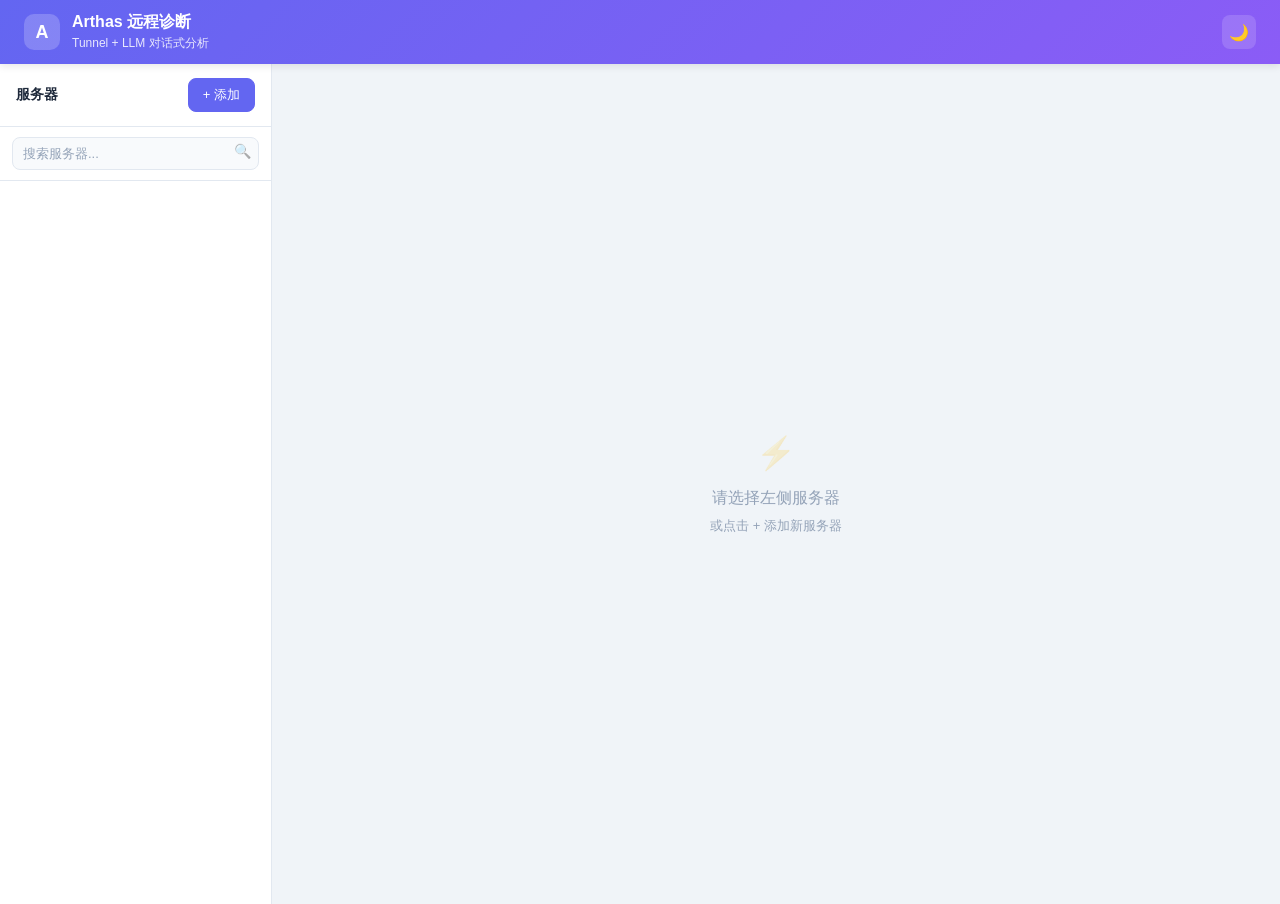
==== src/main/resources/static/index.html @ 5ae931f5 "init arthas-web: offline Arthas distribution mirror + tunnel-based command execution" ====
<!DOCTYPE html>
<html lang="zh-CN" data-theme="light">
<head>
    <meta charset="UTF-8">
    <meta name="viewport" content="width=device-width, initial-scale=1.0">
    <title>Arthas 远程诊断平台</title>
    <link rel="stylesheet" href="style.css">
</head>
<body>
<header>
    <div class="brand">
        <span class="logo">A</span>
        <div>
            <h1>Arthas 远程诊断</h1>
            <span class="sub">Tunnel + LLM 对话式分析</span>
        </div>
    </div>
    <div class="header-actions">
        <button id="themeToggle" class="icon-btn" title="切换主题">🌙</button>
    </div>
</header>
<div class="layout">
    <aside class="sidebar">
        <div class="sidebar-head">
            <span>服务器</span>
            <button id="addBtn" class="btn primary">+ 添加</button>
        </div>
        <div class="sidebar-search">
            <input id="serverSearch" type="text" placeholder="搜索服务器...">
            <span class="search-icon">🔍</span>
        </div>
        <ul id="serverList" class="server-list"></ul>
    </aside>
    <main class="content">
        <div id="empty" class="empty">
            <div class="empty-icon">⚡</div>
            <div class="empty-text">请选择左侧服务器</div>
            <div class="empty-sub">或点击 + 添加新服务器</div>
        </div>
        <div id="panel" class="panel hidden">
            <div class="panel-head">
                <div class="panel-info">
                    <strong id="panelName"></strong>
                    <span id="panelIp" class="muted"></span>
                    <span id="panelStatus" class="dot"></span>
                </div>
                <div class="tabs">
                    <button class="tab active" data-tab="chat">💬 对话</button>
                    <button class="tab" data-tab="info">🔗 连接</button>
                </div>
                <div class="panel-actions">
                    <button id="exportChatBtn" class="btn" title="导出对话">📥</button>
                    <button id="editBtn" class="btn">编辑</button>
                    <button id="deleteBtn" class="btn danger">删除</button>
                </div>
            </div>

            <section id="chatTab" class="tabpane active">
                <div id="chatLog" class="chat-log"></div>
                <div class="chat-settings">
                    <label class="setting-label"><span>模型</span>
                        <select id="modelSelect">
                            <option value="deepseek-v4-flash">DeepSeek V4 Flash</option>
                            <option value="deepseek-chat">DeepSeek Chat</option>
                            <option value="deepseek-reasoner">DeepSeek Reasoner</option>
                            <option value="gpt-4o-mini">GPT-4o Mini</option>
                            <option value="qwen-plus">Qwen Plus</option>
                        </select>
                    </label>
                    <label class="setting-label"><span>轮次</span><input id="maxRoundsInput" type="number" min="1" max="20" value="5"></label>
                    <label class="setting-label"><input id="thinkingToggle" type="checkbox"><span>思考</span></label>
                    <button id="clearChatBtn" class="btn setting-btn" title="清空对话">🗑 清空</button>
                </div>
                <div class="tool-strip">
                    <button class="tool-btn" data-tool="dashboard">dashboard</button>
                    <button class="tool-btn" data-tool="jvm">jvm</button>
                    <button class="tool-btn" data-tool="thread -n 3">thread</button>
                    <button class="tool-btn" data-tool="sysenv">sysenv</button>
                    <button class="tool-btn" data-tool="classloader">clsldr</button>
                    <button class="tool-btn" data-tool="sc -d com.demo.*">sc</button>
                    <button class="tool-btn" data-tool="sm com.demo.DemoController">sm</button>
                    <button class="tool-btn flame-btn" id="flameGraphBtn" title="仅支持 Linux/Mac">🔥</button>
                </div>
                <div class="chat-input">
                    <textarea id="chatText" placeholder="输入问题，或使用上方快捷工具一键诊断"></textarea>
                    <button id="chatSend" class="btn primary">发送</button>
                </div>
            </section>

            <section id="infoTab" class="tabpane">
                <h3>在远程容器中执行以下命令以接入 Arthas：</h3>
                <div class="pid-row">
                    <label>目标 Java 进程 PID</label>
                    <input id="pidInput" type="text" placeholder="容器内通常为 1" value="">
                </div>
                <pre id="attachCmd" class="code"></pre>
                <button id="copyCmd" class="btn">📋 复制命令</button>
                <p class="muted">agentId：<code id="agentIdText"></code></p>
            </section>
        </div>
    </main>
</div>

<div id="modal" class="modal hidden">
    <div class="modal-box">
        <h3 id="modalTitle">添加服务器</h3>
        <label>名称 <input id="f_name" placeholder="生产-订单服务"></label>
        <label>IP / 主机 <input id="f_ip" placeholder="10.0.0.1"></label>
        <label>Agent ID（留空自动生成） <input id="f_agent" placeholder="arthas-xxxx"></label>
        <label>备注 <input id="f_note" placeholder="可选"></label>
        <div class="modal-actions">
            <button id="modalCancel" class="btn">取消</button>
            <button id="modalSave" class="btn primary">保存</button>
        </div>
    </div>
</div>

<script src="lib/marked.min.js"></script>
<script src="app.js"></script>
</body>
</html>
---- src/main/resources/static/style.css ----
/* ===== Light Theme (default) ===== */
:root, [data-theme="light"] {
    --bg: #f0f4f8;
    --panel: #ffffff;
    --border: #e2e8f0;
    --text: #1e293b;
    --text-secondary: #475569;
    --muted: #94a3b8;
    --accent: #6366f1;
    --accent-light: #eef2ff;
    --accent-hover: #4f46e5;
    --danger: #ef4444;
    --danger-light: #fef2f2;
    --green: #22c55e;
    --green-light: #f0fdf4;
    --code-bg: #f8fafc;
    --input-bg: #f8fafc;
    --hover: #f1f5f9;
    --active: #e2e8f0;
    --chat-user-bg: #6366f1;
    --chat-assistant-bg: #f1f5f9;
    --shadow: 0 1px 3px rgba(0,0,0,.06);
    --shadow-lg: 0 4px 24px rgba(0,0,0,.08);
    --header-bg: linear-gradient(135deg, #6366f1, #8b5cf6);
    --sidebar-bg: #ffffff;
}

/* ===== Dark Theme ===== */
[data-theme="dark"] {
    --bg: #0f172a;
    --panel: #1e293b;
    --border: #334155;
    --text: #e2e8f0;
    --text-secondary: #94a3b8;
    --muted: #64748b;
    --accent: #818cf8;
    --accent-light: #1e1b4b;
    --accent-hover: #6366f1;
    --danger: #f87171;
    --danger-light: #1f1315;
    --green: #4ade80;
    --green-light: #0f1f14;
    --code-bg: #1e293b;
    --input-bg: #1e293b;
    --hover: #1e293b;
    --active: #334155;
    --chat-user-bg: #6366f1;
    --chat-assistant-bg: #1e293b;
    --shadow: 0 1px 3px rgba(0,0,0,.3);
    --shadow-lg: 0 4px 24px rgba(0,0,0,.4);
    --header-bg: linear-gradient(135deg, #4f46e5, #7c3aed);
    --sidebar-bg: #1e293b;
}

/* ===== Base ===== */
* { box-sizing: border-box; margin: 0; padding: 0; }
html, body {
    height: 100%;
    font-family: -apple-system, "Segoe UI", "PingFang SC", "Microsoft YaHei", sans-serif;
    background: var(--bg);
    color: var(--text);
    transition: background .3s, color .3s;
}

/* ===== Header ===== */
header {
    display: flex; align-items: center; justify-content: space-between;
    padding: 12px 24px; background: var(--header-bg); color: #fff;
    box-shadow: 0 2px 8px rgba(0,0,0,.1); position: relative; z-index: 10;
}
.brand { display: flex; align-items: center; gap: 12px; }
.logo {
    display: flex; align-items: center; justify-content: center;
    width: 36px; height: 36px; border-radius: 10px;
    background: rgba(255,255,255,.2); font-weight: 800; font-size: 18px;
}
header h1 { font-size: 16px; font-weight: 600; }
.sub { font-size: 12px; opacity: .85; }
.header-actions { display: flex; gap: 8px; }
.icon-btn {
    background: rgba(255,255,255,.15); border: none; color: #fff;
    width: 34px; height: 34px; border-radius: 8px; cursor: pointer;
    font-size: 16px; transition: .2s;
}
.icon-btn:hover { background: rgba(255,255,255,.25); }

/* ===== Layout ===== */
.layout { display: flex; height: calc(100vh - 60px); }
.sidebar {
    width: 272px; border-right: 1px solid var(--border);
    background: var(--sidebar-bg); display: flex; flex-direction: column;
    transition: background .3s;
}
.sidebar-head {
    display: flex; justify-content: space-between; align-items: center;
    padding: 14px 16px; border-bottom: 1px solid var(--border); font-weight: 600; font-size: 14px;
}

/* ===== Server Search ===== */
.sidebar-search {
    position: relative; padding: 10px 12px; border-bottom: 1px solid var(--border);
}
.sidebar-search input {
    width: 100%; padding: 8px 32px 8px 10px; border: 1px solid var(--border);
    border-radius: 8px; background: var(--input-bg); color: var(--text);
    font-size: 13px; transition: .2s;
}
.sidebar-search input:focus { outline: none; border-color: var(--accent); box-shadow: 0 0 0 3px var(--accent-light); }
.sidebar-search input::placeholder { color: var(--muted); }
.search-icon { position: absolute; right: 20px; top: 16px; font-size: 14px; opacity: .5; pointer-events: none; }

/* ===== Server List ===== */
.server-list { list-style: none; padding: 8px; overflow-y: auto; flex: 1; }
.server-list li {
    padding: 12px 14px; border-radius: 10px; cursor: pointer;
    margin-bottom: 4px; border: 1px solid transparent;
    transition: all .15s;
}
.server-list li:hover { background: var(--hover); }
.server-list li.active { background: var(--accent-light); border-color: var(--accent); }
.server-name { font-weight: 600; font-size: 14px; display: flex; align-items: center; gap: 8px; }
.server-ip { font-size: 12px; color: var(--muted); margin-top: 3px; }
.dot {
    display: inline-block; width: 8px; height: 8px; border-radius: 50%;
    background: #ccc; flex-shrink: 0;
}
.dot.online { background: var(--green); box-shadow: 0 0 6px var(--green); animation: pulse 2s infinite; }
@keyframes pulse { 0%,100% { opacity: 1; } 50% { opacity: .5; } }

/* ===== Content ===== */
.content { flex: 1; padding: 0; overflow: hidden; display: flex; flex-direction: column; }
.empty {
    display: flex; flex-direction: column; align-items: center; justify-content: center;
    height: 100%; color: var(--muted); gap: 8px;
}
.empty.hidden { display: none; }
.empty-icon { font-size: 32px; opacity: .2; }
.empty-text { font-size: 16px; margin-top: 8px; }
.empty-sub { font-size: 13px; }
.panel { height: 100%; display: flex; flex-direction: column; padding: 16px 16px 0; }
.panel.hidden, .modal.hidden { display: none; }

/* ===== Tabs & Panes ===== */
.panel-head {
    display: flex; align-items: center; gap: 12px;
    padding-bottom: 12px; border-bottom: 1px solid var(--border); flex-shrink: 0;
}
.panel-info { display: flex; align-items: center; gap: 8px; }
.panel-info strong { font-size: 15px; }
.tabs { margin-left: auto; display: flex; gap: 4px; }
.tab {
    background: transparent; color: var(--muted); border: 1px solid transparent;
    padding: 6px 14px; border-radius: 8px; cursor: pointer; font-size: 13px; transition: .15s;
}
.tab:hover { color: var(--text); background: var(--hover); }
.tab.active { color: var(--accent); background: var(--accent-light); border-color: var(--accent); font-weight: 500; }
.panel-actions { display: flex; gap: 6px; }
.tabpane { display: none; }
.tabpane.active { display: flex; flex-direction: column; flex: 1; margin-top: 12px; min-height: 0; overflow: auto; }
.muted { color: var(--muted); }

/* ===== Buttons ===== */
.btn {
    background: var(--panel); color: var(--text); border: 1px solid var(--border);
    padding: 7px 14px; border-radius: 8px; cursor: pointer; font-size: 13px;
    transition: all .15s;
}
.btn:hover { background: var(--hover); }
.btn.primary { background: var(--accent); border-color: var(--accent); color: #fff; }
.btn.primary:hover { background: var(--accent-hover); }
.btn.danger { background: transparent; border-color: var(--danger); color: var(--danger); }
.btn.danger:hover { background: var(--danger-light); }

/* ===== Chat ===== */
#chatTab { display: none; }
#chatTab.active { display: block; position: relative; overflow: hidden; }
.chat-log { position: absolute; top: 0; bottom: 136px; left: 0; right: 0; overflow-y: auto; padding: 8px 4px; }
.msg { margin-bottom: 18px; max-width: 88%; position: relative; }
.msg.user { margin-left: auto; }
.msg .bubble {
    padding: 10px 14px; border-radius: 12px; white-space: pre-wrap; word-break: break-word;
    line-height: 1.65; font-size: 14px; position: relative;
}
.msg.user .bubble { background: var(--chat-user-bg); color: #fff; border-bottom-right-radius: 4px; }
.msg.assistant .bubble { background: var(--chat-assistant-bg); color: var(--text); border-bottom-left-radius: 4px; padding-right: 40px; }
.msg .bubble p { margin: 0 0 8px; }
.msg .bubble p:last-child { margin-bottom: 0; }
.msg .bubble code { background: rgba(0,0,0,.06); padding: 2px 5px; border-radius: 4px; font-family: "Fira Code","Consolas",monospace; font-size: 13px; }
.msg .bubble pre { background: var(--code-bg); border: 1px solid var(--border); border-radius: 6px; padding: 10px 14px; overflow-x: auto; font-family: "Fira Code","Consolas",monospace; font-size: 13px; line-height: 1.5; margin: 8px 0; }
.msg .bubble pre code { background: none; padding: 0; }
.msg .bubble ul, .msg .bubble ol { padding-left: 20px; margin: 6px 0; }
.msg .bubble li { margin: 3px 0; }
.msg .bubble h2 { font-size: 15px; margin: 10px 0 4px; }
.msg .bubble h3 { font-size: 14px; margin: 8px 0 4px; }
.msg .bubble strong { font-weight: 600; }
.msg.user .bubble code { background: rgba(255,255,255,.2); }
.msg .bubble .copy-btn {
    position: absolute; top: 6px; right: 6px; width: 26px; height: 26px;
    border: none; background: rgba(0,0,0,.06); border-radius: 6px; cursor: pointer;
    font-size: 13px; opacity: 0; transition: .2s; display: flex; align-items: center; justify-content: center;
}
.msg .bubble:hover .copy-btn { opacity: 1; }
.msg .bubble .copy-btn:hover { background: rgba(0,0,0,.12); }
.msg .bubble .copy-btn.copied { background: var(--green); color: #fff; opacity: 1; }
.msg .time { font-size: 11px; color: var(--muted); margin-top: 4px; padding: 0 2px; }
.msg.user .time { text-align: right; }

.msg.system .bubble, .msg.error .bubble, .msg.status .bubble, .msg.command .bubble, .msg.result .bubble {
    background: var(--code-bg); color: var(--muted); font-size: 13px; border-radius: 8px;
}
.msg.command .bubble { color: #b8860b; font-family: "Fira Code","Consolas",monospace; font-weight: 600; }
.msg.result .bubble {
    color: var(--text); font-family: "Fira Code","Consolas",monospace;
    max-height: 400px; overflow: auto; font-size: 12px; line-height: 1.5; white-space: pre;
}
.msg.error .bubble { color: var(--danger); }

.chat-settings {
    position: absolute; bottom: 104px; left: 0; right: 0;
    display: flex; gap: 16px; align-items: center; padding: 4px 0; flex-wrap: wrap; font-size: 12px;
}
.setting-label { display: flex; align-items: center; gap: 5px; font-size: 12px; color: var(--muted); cursor: pointer; }
.setting-label select { background: var(--input-bg); border: 1px solid var(--border); border-radius: 6px; color: var(--text); padding: 4px 8px; font-size: 12px; }
.setting-label input[type="checkbox"] { cursor: pointer; }
.setting-label input[type="number"] { background: var(--input-bg); border: 1px solid var(--border); border-radius: 6px; color: var(--text); width: 46px; padding: 3px 4px; text-align: center; font-size: 12px; }
.setting-btn { background: var(--input-bg); border: 1px solid var(--border); border-radius: 6px; color: var(--muted); padding: 4px 8px; font-size: 12px; cursor: pointer; transition: .2s; }
.setting-btn:hover { border-color: var(--accent); color: var(--accent); }

.tool-strip {
    position: absolute; bottom: 68px; left: 0; right: 0;
    display: flex; gap: 5px; flex-wrap: wrap; padding: 4px 0;
}
.tool-btn {
    background: var(--code-bg); color: var(--muted); border: 1px solid var(--border);
    padding: 3px 10px; border-radius: 6px; cursor: pointer;
    font-family: "Fira Code","Consolas",monospace; font-size: 12px; transition: all .15s;
}
.tool-btn:hover { background: var(--accent-light); color: var(--accent); border-color: var(--accent); }
.flame-btn { color: var(--danger); }
.flame-btn:hover { background: var(--danger-light); color: var(--danger); border-color: var(--danger); }

.chat-input {
    position: absolute; bottom: 0; left: 0; right: 0;
    display: flex; gap: 8px; border-top: 1px solid var(--border); padding: 10px 0 0; background: var(--bg);
}
.chat-input textarea {
    flex: 1; height: 48px; resize: none; background: var(--input-bg); color: var(--text);
    border: 1px solid var(--border); border-radius: 8px; padding: 10px 14px; font-size: 14px;
    transition: .2s;
}
.chat-input textarea:focus { outline: none; border-color: var(--accent); box-shadow: 0 0 0 3px var(--accent-light); }

/* ===== Code / Info ===== */
.code {
    background: var(--code-bg); border: 1px solid var(--border); border-radius: 8px;
    padding: 16px; overflow: auto; white-space: pre-wrap;
    font-family: "Fira Code","Consolas",monospace; font-size: 13px; color: var(--text); line-height: 1.7;
}
#infoTab h3 { margin: 0 0 12px; font-size: 15px; font-weight: 600; }
#infoTab .btn { margin-top: 8px; }

.pid-row {
    display: flex; align-items: center; gap: 8px; margin-bottom: 10px;
}
.pid-row label {
    font-size: 13px; color: var(--text-secondary); white-space: nowrap;
}
.pid-row input {
    width: 100px; padding: 6px 10px; background: var(--input-bg);
    border: 1px solid var(--border); border-radius: 6px; color: var(--text);
    font-size: 13px; font-family: "Fira Code","Consolas",monospace; transition: .2s; text-align: center;
}
.pid-row input:focus { outline: none; border-color: var(--accent); box-shadow: 0 0 0 3px var(--accent-light); }
.pid-row input::placeholder { color: var(--muted); font-family: inherit; }

/* ===== Modal ===== */
.modal {
    position: fixed; inset: 0; background: rgba(0,0,0,.4);
    display: flex; align-items: center; justify-content: center; z-index: 100;
    animation: fadeIn .2s;
}
@keyframes fadeIn { from { opacity: 0; } to { opacity: 1; } }
.modal-box {
    background: var(--panel); border: 1px solid var(--border); border-radius: 14px;
    padding: 24px 28px; width: 380px; box-shadow: var(--shadow-lg); animation: slideUp .25s;
}
@keyframes slideUp { from { transform: translateY(20px); opacity: 0; } to { transform: translateY(0); opacity: 1; } }
.modal-box h3 { margin: 0 0 4px; font-size: 17px; }
.modal-box label { display: block; margin: 14px 0 0; font-size: 13px; color: var(--muted); }
.modal-box label:first-of-type { margin-top: 16px; }
.modal-box input {
    width: 100%; margin-top: 5px; padding: 10px 12px; background: var(--input-bg);
    border: 1px solid var(--border); border-radius: 8px; color: var(--text);
    font-size: 14px; transition: .2s;
}
.modal-box input:focus { outline: none; border-color: var(--accent); box-shadow: 0 0 0 3px var(--accent-light); }
.modal-actions { display: flex; justify-content: flex-end; gap: 8px; margin-top: 22px; }
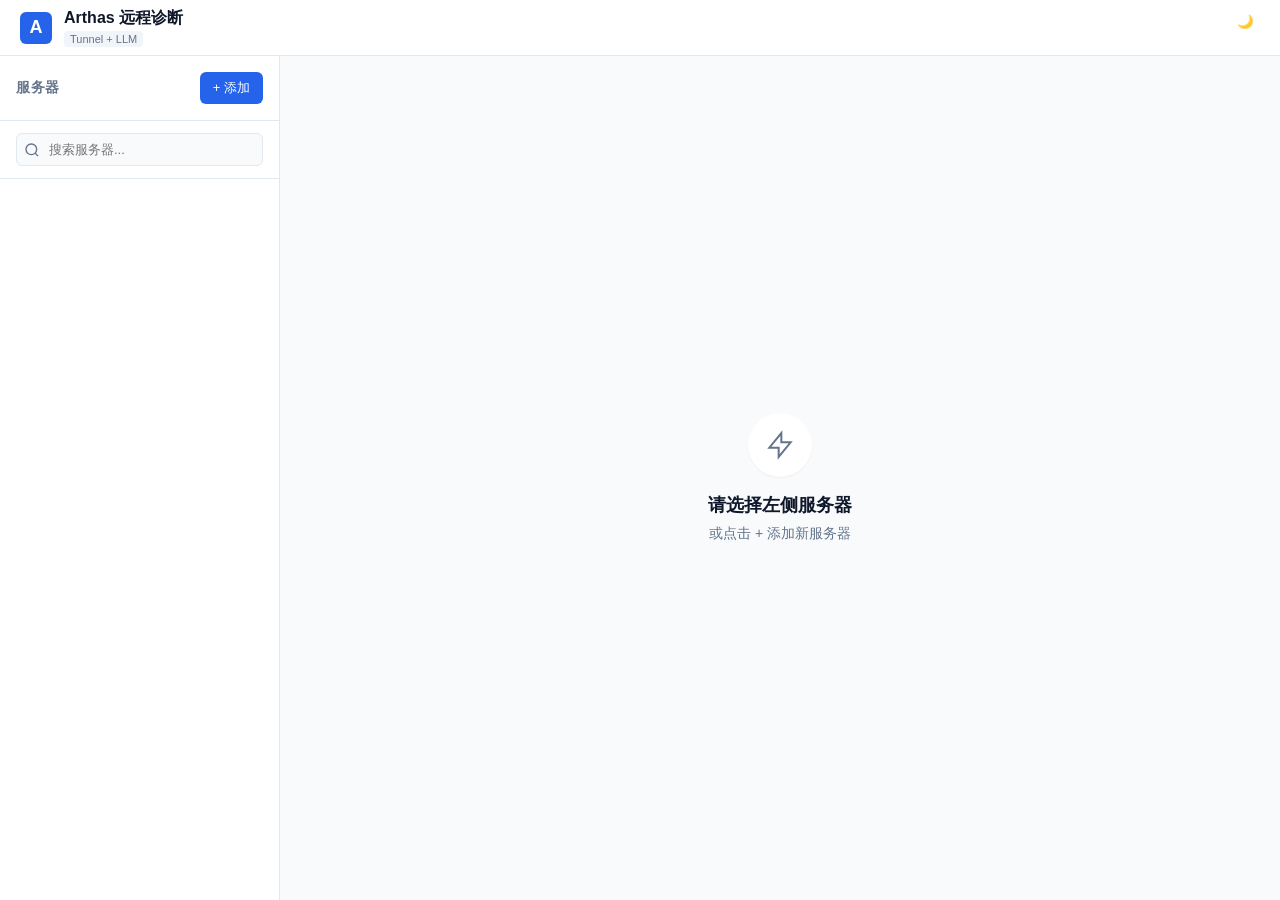
==== commit b0b97250: "ui: sync HTML with new CSS design system, fix tool-badge selectors" ====
--- a/src/main/resources/static/index.html
+++ b/src/main/resources/static/index.html
@@ -7,110 +7,145 @@
     <link rel="stylesheet" href="style.css">
 </head>
 <body>
-<header>
+<header class="app-header">
     <div class="brand">
-        <span class="logo">A</span>
-        <div>
+        <div class="logo-box">A</div>
+        <div class="brand-info">
             <h1>Arthas 远程诊断</h1>
-            <span class="sub">Tunnel + LLM 对话式分析</span>
+            <span class="badge">Tunnel + LLM</span>
         </div>
     </div>
-    <div class="header-actions">
+    <div class="panel-actions">
         <button id="themeToggle" class="icon-btn" title="切换主题">🌙</button>
     </div>
 </header>
 <div class="layout">
     <aside class="sidebar">
         <div class="sidebar-head">
-            <span>服务器</span>
-            <button id="addBtn" class="btn primary">+ 添加</button>
+            <h2>服务器</h2>
+            <button id="addBtn" class="btn btn-primary btn-sm">+ 添加</button>
         </div>
         <div class="sidebar-search">
+            <svg class="search-icon" viewBox="0 0 24 24" fill="none" stroke="currentColor" stroke-width="2"><circle cx="11" cy="11" r="8"/><line x1="21" y1="21" x2="16.65" y2="16.65"/></svg>
             <input id="serverSearch" type="text" placeholder="搜索服务器...">
-            <span class="search-icon">🔍</span>
         </div>
-        <ul id="serverList" class="server-list"></ul>
+        <ul id="serverList" class="sidebar-content server-list"></ul>
     </aside>
     <main class="content">
-        <div id="empty" class="empty">
-            <div class="empty-icon">⚡</div>
-            <div class="empty-text">请选择左侧服务器</div>
-            <div class="empty-sub">或点击 + 添加新服务器</div>
+        <div id="empty" class="empty-state">
+            <div class="empty-icon-wrapper">
+                <svg class="empty-icon" viewBox="0 0 24 24" fill="none" stroke="currentColor" stroke-width="1.5"><path d="M13 10V3L4 14h7v7l9-11h-7z"/></svg>
+            </div>
+            <h3>请选择左侧服务器</h3>
+            <p>或点击 + 添加新服务器</p>
         </div>
         <div id="panel" class="panel hidden">
-            <div class="panel-head">
-                <div class="panel-info">
-                    <strong id="panelName"></strong>
-                    <span id="panelIp" class="muted"></span>
-                    <span id="panelStatus" class="dot"></span>
+            <div class="panel-header">
+                <div class="panel-meta">
+                    <div class="server-title">
+                        <span id="panelStatus" class="status-dot"></span>
+                        <strong id="panelName"></strong>
+                        <span id="panelIp" class="ip-tag"></span>
+                    </div>
                 </div>
                 <div class="tabs">
                     <button class="tab active" data-tab="chat">💬 对话</button>
                     <button class="tab" data-tab="info">🔗 连接</button>
                 </div>
                 <div class="panel-actions">
-                    <button id="exportChatBtn" class="btn" title="导出对话">📥</button>
-                    <button id="editBtn" class="btn">编辑</button>
-                    <button id="deleteBtn" class="btn danger">删除</button>
+                    <button id="exportChatBtn" class="icon-btn" title="导出对话">📥</button>
+                    <button id="editBtn" class="btn btn-secondary btn-sm">编辑</button>
+                    <button id="deleteBtn" class="btn btn-danger btn-sm">删除</button>
                 </div>
             </div>
 
             <section id="chatTab" class="tabpane active">
                 <div id="chatLog" class="chat-log"></div>
-                <div class="chat-settings">
-                    <label class="setting-label"><span>模型</span>
-                        <select id="modelSelect">
-                            <option value="deepseek-v4-flash">DeepSeek V4 Flash</option>
-                            <option value="deepseek-chat">DeepSeek Chat</option>
-                            <option value="deepseek-reasoner">DeepSeek Reasoner</option>
-                            <option value="gpt-4o-mini">GPT-4o Mini</option>
-                            <option value="qwen-plus">Qwen Plus</option>
-                        </select>
-                    </label>
-                    <label class="setting-label"><span>轮次</span><input id="maxRoundsInput" type="number" min="1" max="20" value="5"></label>
-                    <label class="setting-label"><input id="thinkingToggle" type="checkbox"><span>思考</span></label>
-                    <button id="clearChatBtn" class="btn setting-btn" title="清空对话">🗑 清空</button>
-                </div>
-                <div class="tool-strip">
-                    <button class="tool-btn" data-tool="dashboard">dashboard</button>
-                    <button class="tool-btn" data-tool="jvm">jvm</button>
-                    <button class="tool-btn" data-tool="thread -n 3">thread</button>
-                    <button class="tool-btn" data-tool="sysenv">sysenv</button>
-                    <button class="tool-btn" data-tool="classloader">clsldr</button>
-                    <button class="tool-btn" data-tool="sc -d com.demo.*">sc</button>
-                    <button class="tool-btn" data-tool="sm com.demo.DemoController">sm</button>
-                    <button class="tool-btn flame-btn" id="flameGraphBtn" title="仅支持 Linux/Mac">🔥</button>
-                </div>
-                <div class="chat-input">
-                    <textarea id="chatText" placeholder="输入问题，或使用上方快捷工具一键诊断"></textarea>
-                    <button id="chatSend" class="btn primary">发送</button>
+                <div class="chat-footer">
+                    <div class="quick-tools">
+                        <span class="tools-label">快捷工具</span>
+                        <button class="tool-badge" data-tool="dashboard">dashboard</button>
+                        <button class="tool-badge" data-tool="jvm">jvm</button>
+                        <button class="tool-badge" data-tool="thread -n 3">thread</button>
+                        <button class="tool-badge" data-tool="sysenv">sysenv</button>
+                        <button class="tool-badge" data-tool="classloader">clsldr</button>
+                        <button class="tool-badge" data-tool="sc -d com.demo.*">sc</button>
+                        <button class="tool-badge" data-tool="sm com.demo.DemoController">sm</button>
+                        <button class="tool-badge flame-btn" id="flameGraphBtn">🔥 火焰图</button>
+                    </div>
+                    <div class="chat-toolbar">
+                        <div class="settings-group">
+                            <div class="setting-item">
+                                <span>模型</span>
+                                <select id="modelSelect" class="form-select"></select>
+                            </div>
+                            <div class="setting-item">
+                                <span>轮次</span>
+                                <input id="maxRoundsInput" type="number" min="1" max="20" value="5" class="form-input num-input">
+                            </div>
+                            <label class="setting-checkbox">
+                                <input id="thinkingToggle" type="checkbox"><span>思考</span>
+                            </label>
+                        </div>
+                        <button id="clearChatBtn" class="btn btn-ghost btn-sm">🗑 清空</button>
+                    </div>
+                    <div class="input-area">
+                        <textarea id="chatText" placeholder="输入问题，或使用上方快捷工具一键诊断"></textarea>
+                        <button id="chatSend" class="btn btn-primary send-btn">发送</button>
+                    </div>
                 </div>
             </section>
 
             <section id="infoTab" class="tabpane">
-                <h3>在远程容器中执行以下命令以接入 Arthas：</h3>
-                <div class="pid-row">
-                    <label>目标 Java 进程 PID</label>
-                    <input id="pidInput" type="text" placeholder="容器内通常为 1" value="">
+                <div class="info-section">
+                    <div class="info-card">
+                        <h3>接入 Arthas</h3>
+                        <p class="text-muted">在远程容器中执行以下命令以接入 Arthas</p>
+                        <div class="form-group">
+                            <label>目标 Java 进程 PID</label>
+                            <input id="pidInput" type="text" class="form-input" placeholder="容器内通常为 1" value="">
+                        </div>
+                        <div class="code-block-wrapper">
+                            <pre id="attachCmd" class="code-block"></pre>
+                            <button id="copyCmd" class="btn btn-sm copy-btn">📋 复制命令</button>
+                        </div>
+                        <div class="agent-info">
+                            agentId：<code id="agentIdText" class="inline-code"></code>
+                        </div>
+                    </div>
                 </div>
-                <pre id="attachCmd" class="code"></pre>
-                <button id="copyCmd" class="btn">📋 复制命令</button>
-                <p class="muted">agentId：<code id="agentIdText"></code></p>
             </section>
         </div>
     </main>
 </div>
 
-<div id="modal" class="modal hidden">
-    <div class="modal-box">
-        <h3 id="modalTitle">添加服务器</h3>
-        <label>名称 <input id="f_name" placeholder="生产-订单服务"></label>
-        <label>IP / 主机 <input id="f_ip" placeholder="10.0.0.1"></label>
-        <label>Agent ID（留空自动生成） <input id="f_agent" placeholder="arthas-xxxx"></label>
-        <label>备注 <input id="f_note" placeholder="可选"></label>
-        <div class="modal-actions">
-            <button id="modalCancel" class="btn">取消</button>
-            <button id="modalSave" class="btn primary">保存</button>
+<div id="modal" class="modal-overlay hidden">
+    <div class="modal-content">
+        <div class="modal-header">
+            <h3 id="modalTitle">添加服务器</h3>
+            <button id="modalCancel" class="icon-btn">✕</button>
+        </div>
+        <div class="modal-body">
+            <div class="form-group">
+                <label>名称 <span class="required">*</span></label>
+                <input id="f_name" class="form-input" placeholder="生产-订单服务">
+            </div>
+            <div class="form-group">
+                <label>IP / 主机 <span class="required">*</span></label>
+                <input id="f_ip" class="form-input" placeholder="10.0.0.1">
+            </div>
+            <div class="form-group">
+                <label>Agent ID（留空自动生成）</label>
+                <input id="f_agent" class="form-input" placeholder="arthas-xxxx">
+            </div>
+            <div class="form-group">
+                <label>备注</label>
+                <input id="f_note" class="form-input" placeholder="可选">
+            </div>
+        </div>
+        <div class="modal-footer">
+            <button id="modalCancel2" class="btn btn-secondary">取消</button>
+            <button id="modalSave" class="btn btn-primary">保存</button>
         </div>
     </div>
 </div>
--- a/src/main/resources/static/style.css
+++ b/src/main/resources/static/style.css
@@ -1,193 +1,175 @@
-/* ===== Light Theme (default) ===== */
-:root, [data-theme="light"] {
-    --bg: #f0f4f8;
-    --panel: #ffffff;
-    --border: #e2e8f0;
-    --text: #1e293b;
-    --text-secondary: #475569;
-    --muted: #94a3b8;
-    --accent: #6366f1;
-    --accent-light: #eef2ff;
-    --accent-hover: #4f46e5;
-    --danger: #ef4444;
-    --danger-light: #fef2f2;
-    --green: #22c55e;
-    --green-light: #f0fdf4;
-    --code-bg: #f8fafc;
-    --input-bg: #f8fafc;
-    --hover: #f1f5f9;
-    --active: #e2e8f0;
-    --chat-user-bg: #6366f1;
-    --chat-assistant-bg: #f1f5f9;
-    --shadow: 0 1px 3px rgba(0,0,0,.06);
-    --shadow-lg: 0 4px 24px rgba(0,0,0,.08);
-    --header-bg: linear-gradient(135deg, #6366f1, #8b5cf6);
-    --sidebar-bg: #ffffff;
-}
-
-/* ===== Dark Theme ===== */
+:root {
+    --bg-base: #f8fafc;
+    --bg-surface: #ffffff;
+    --bg-hover: #f1f5f9;
+    --border-color: #e2e8f0;
+    --text-primary: #0f172a;
+    --text-secondary: #64748b;
+    --primary-color: #2563eb;
+    --primary-hover: #1d4ed8;
+    --danger-color: #ef4444;
+    --danger-hover: #dc2626;
+    --success-color: #10b981;
+    --radius-sm: 6px;
+    --radius-md: 8px;
+    --radius-lg: 12px;
+    --shadow-sm: 0 1px 2px 0 rgb(0 0 0 / 0.05);
+    --shadow-md: 0 4px 6px -1px rgb(0 0 0 / 0.1), 0 2px 4px -2px rgb(0 0 0 / 0.1);
+    --font-family: 'Inter', -apple-system, BlinkMacSystemFont, "Segoe UI", Roboto, "Helvetica Neue", Arial, sans-serif;
+}
+
 [data-theme="dark"] {
-    --bg: #0f172a;
-    --panel: #1e293b;
-    --border: #334155;
-    --text: #e2e8f0;
+    --bg-base: #0f172a;
+    --bg-surface: #1e293b;
+    --bg-hover: #334155;
+    --border-color: #334155;
+    --text-primary: #f8fafc;
     --text-secondary: #94a3b8;
-    --muted: #64748b;
-    --accent: #818cf8;
-    --accent-light: #1e1b4b;
-    --accent-hover: #6366f1;
-    --danger: #f87171;
-    --danger-light: #1f1315;
-    --green: #4ade80;
-    --green-light: #0f1f14;
-    --code-bg: #1e293b;
-    --input-bg: #1e293b;
-    --hover: #1e293b;
-    --active: #334155;
-    --chat-user-bg: #6366f1;
-    --chat-assistant-bg: #1e293b;
-    --shadow: 0 1px 3px rgba(0,0,0,.3);
-    --shadow-lg: 0 4px 24px rgba(0,0,0,.4);
-    --header-bg: linear-gradient(135deg, #4f46e5, #7c3aed);
-    --sidebar-bg: #1e293b;
-}
-
-/* ===== Base ===== */
+    --primary-color: #3b82f6;
+}
+
 * { box-sizing: border-box; margin: 0; padding: 0; }
-html, body {
-    height: 100%;
-    font-family: -apple-system, "Segoe UI", "PingFang SC", "Microsoft YaHei", sans-serif;
-    background: var(--bg);
-    color: var(--text);
-    transition: background .3s, color .3s;
-}
-
-/* ===== Header ===== */
-header {
-    display: flex; align-items: center; justify-content: space-between;
-    padding: 12px 24px; background: var(--header-bg); color: #fff;
-    box-shadow: 0 2px 8px rgba(0,0,0,.1); position: relative; z-index: 10;
-}
+body { font-family: var(--font-family); background-color: var(--bg-base); color: var(--text-primary); height: 100vh; display: flex; flex-direction: column; overflow: hidden; }
+ul { list-style: none; }
+button { font-family: inherit; cursor: pointer; border: none; background: none; }
+
+/* Header */
+.app-header { display: flex; justify-content: space-between; align-items: center; padding: 0 20px; height: 56px; background-color: var(--bg-surface); border-bottom: 1px solid var(--border-color); }
 .brand { display: flex; align-items: center; gap: 12px; }
-.logo {
-    display: flex; align-items: center; justify-content: center;
-    width: 36px; height: 36px; border-radius: 10px;
-    background: rgba(255,255,255,.2); font-weight: 800; font-size: 18px;
-}
-header h1 { font-size: 16px; font-weight: 600; }
-.sub { font-size: 12px; opacity: .85; }
-.header-actions { display: flex; gap: 8px; }
-.icon-btn {
-    background: rgba(255,255,255,.15); border: none; color: #fff;
-    width: 34px; height: 34px; border-radius: 8px; cursor: pointer;
-    font-size: 16px; transition: .2s;
-}
-.icon-btn:hover { background: rgba(255,255,255,.25); }
-
-/* ===== Layout ===== */
-.layout { display: flex; height: calc(100vh - 60px); }
-.sidebar {
-    width: 272px; border-right: 1px solid var(--border);
-    background: var(--sidebar-bg); display: flex; flex-direction: column;
-    transition: background .3s;
-}
-.sidebar-head {
-    display: flex; justify-content: space-between; align-items: center;
-    padding: 14px 16px; border-bottom: 1px solid var(--border); font-weight: 600; font-size: 14px;
-}
-
-/* ===== Server Search ===== */
-.sidebar-search {
-    position: relative; padding: 10px 12px; border-bottom: 1px solid var(--border);
-}
-.sidebar-search input {
-    width: 100%; padding: 8px 32px 8px 10px; border: 1px solid var(--border);
-    border-radius: 8px; background: var(--input-bg); color: var(--text);
-    font-size: 13px; transition: .2s;
-}
-.sidebar-search input:focus { outline: none; border-color: var(--accent); box-shadow: 0 0 0 3px var(--accent-light); }
-.sidebar-search input::placeholder { color: var(--muted); }
-.search-icon { position: absolute; right: 20px; top: 16px; font-size: 14px; opacity: .5; pointer-events: none; }
-
-/* ===== Server List ===== */
-.server-list { list-style: none; padding: 8px; overflow-y: auto; flex: 1; }
+.logo-box { width: 32px; height: 32px; background: var(--primary-color); color: white; display: flex; align-items: center; justify-content: center; border-radius: var(--radius-sm); font-weight: 700; font-size: 18px; }
+.brand-info h1 { font-size: 16px; font-weight: 600; margin: 0; }
+.badge { font-size: 11px; background: var(--bg-hover); color: var(--text-secondary); padding: 2px 6px; border-radius: 4px; font-weight: 500; }
+
+/* Buttons */
+.btn { display: inline-flex; align-items: center; gap: 6px; padding: 8px 16px; font-size: 14px; font-weight: 500; border-radius: var(--radius-sm); transition: all 0.2s; border: 1px solid transparent; }
+.btn-sm { padding: 6px 12px; font-size: 13px; }
+.btn-primary { background-color: var(--primary-color); color: white; }
+.btn-primary:hover { background-color: var(--primary-hover); }
+.btn-secondary { background-color: var(--bg-surface); border-color: var(--border-color); color: var(--text-primary); }
+.btn-secondary:hover { background-color: var(--bg-hover); }
+.btn-ghost { color: var(--text-secondary); }
+.btn-ghost:hover { background-color: var(--bg-hover); color: var(--text-primary); }
+.btn-danger { color: var(--danger-color); }
+.btn-danger:hover { background-color: #fef2f2; }
+.icon-btn { color: var(--text-secondary); padding: 6px; border-radius: var(--radius-sm); display: flex; align-items: center; justify-content: center; }
+.icon-btn:hover { background-color: var(--bg-hover); color: var(--text-primary); }
+.icon-sm { width: 16px; height: 16px; }
+
+/* Layout */
+.layout { display: flex; flex: 1; overflow: hidden; }
+.sidebar { width: 280px; background-color: var(--bg-surface); border-right: 1px solid var(--border-color); display: flex; flex-direction: column; }
+.sidebar-head { display: flex; justify-content: space-between; align-items: center; padding: 16px; border-bottom: 1px solid var(--border-color); }
+.sidebar-head h2 { font-size: 14px; font-weight: 600; color: var(--text-secondary); text-transform: uppercase; letter-spacing: 0.5px; }
+.sidebar-search { padding: 12px 16px; position: relative; border-bottom: 1px solid var(--border-color); }
+.sidebar-search .search-icon { position: absolute; left: 24px; top: 50%; transform: translateY(-50%); width: 16px; height: 16px; color: var(--text-secondary); }
+.sidebar-search input { width: 100%; padding: 8px 8px 8px 32px; border: 1px solid var(--border-color); border-radius: var(--radius-sm); background: var(--bg-base); font-size: 13px; color: var(--text-primary); outline: none; }
+.sidebar-search input:focus { border-color: var(--primary-color); }
+.sidebar-content { flex: 1; overflow-y: auto; padding: 8px; }
+
+/* Content & Empty State */
+.content { flex: 1; position: relative; background-color: var(--bg-base); }
+.empty-state { height: 100%; display: flex; flex-direction: column; align-items: center; justify-content: center; color: var(--text-secondary); }
+.empty-icon-wrapper { width: 64px; height: 64px; background: var(--bg-surface); border-radius: 50%; display: flex; align-items: center; justify-content: center; box-shadow: var(--shadow-sm); margin-bottom: 16px; }
+.empty-icon { width: 32px; height: 32px; color: var(--text-secondary); }
+.empty-state h3 { font-size: 18px; color: var(--text-primary); margin-bottom: 8px; font-weight: 600; }
+.empty-state p { font-size: 14px; }
+.hidden { display: none !important; }
+
+/* Panel Header */
+.panel { height: 100%; display: flex; flex-direction: column; }
+.panel-header { background: var(--bg-surface); padding: 16px 24px 0; border-bottom: 1px solid var(--border-color); display: flex; justify-content: space-between; align-items: flex-end; }
+.panel-meta { padding-bottom: 16px; }
+.server-title { display: flex; align-items: center; gap: 12px; }
+.status-dot { width: 10px; height: 10px; border-radius: 50%; background-color: var(--success-color); box-shadow: 0 0 0 3px #d1fae5; }
+.server-title strong { font-size: 20px; font-weight: 600; }
+.ip-tag { background: var(--bg-base); border: 1px solid var(--border-color); padding: 2px 8px; border-radius: var(--radius-sm); font-size: 12px; color: var(--text-secondary); font-family: monospace; }
+.tabs { display: flex; gap: 8px; margin-bottom: -1px; }
+.tab { padding: 12px 16px; font-size: 14px; font-weight: 500; color: var(--text-secondary); border-bottom: 2px solid transparent; display: flex; align-items: center; gap: 6px; }
+.tab:hover { color: var(--text-primary); }
+.tab.active { color: var(--primary-color); border-bottom-color: var(--primary-color); }
+.panel-actions { padding-bottom: 12px; display: flex; gap: 8px; }
+
+/* Tabpanes */
+.tabpane { display: none; flex: 1; flex-direction: column; overflow: hidden; }
+.tabpane.active { display: flex; }
+
+/* Chat Section */
+.chat-toolbar { display: flex; justify-content: space-between; padding: 12px 24px; background: var(--bg-surface); border-bottom: 1px solid var(--border-color); }
+.settings-group { display: flex; gap: 20px; align-items: center; font-size: 13px; }
+.setting-item { display: flex; align-items: center; gap: 8px; color: var(--text-secondary); }
+.form-select, .form-input { border: 1px solid var(--border-color); border-radius: var(--radius-sm); padding: 4px 8px; background: var(--bg-base); font-size: 13px; color: var(--text-primary); outline: none; }
+.num-input { width: 60px; }
+.setting-checkbox { display: flex; align-items: center; gap: 6px; cursor: pointer; color: var(--text-secondary); }
+
+.chat-log { flex: 1; overflow-y: auto; padding: 24px; }
+
+.chat-footer { background: var(--bg-surface); border-top: 1px solid var(--border-color); padding: 16px 24px; }
+.quick-tools { display: flex; gap: 8px; flex-wrap: wrap; margin-bottom: 12px; align-items: center; }
+.tools-label { font-size: 12px; font-weight: 600; color: var(--text-secondary); text-transform: uppercase; margin-right: 4px; }
+.tool-badge { background: var(--bg-base); border: 1px solid var(--border-color); padding: 4px 10px; border-radius: 100px; font-size: 12px; color: var(--text-primary); transition: all 0.2s; font-family: monospace; }
+.tool-badge:hover { border-color: var(--primary-color); color: var(--primary-color); background: #eff6ff; }
+.flame-btn { display: inline-flex; align-items: center; gap: 4px; color: #ea580c; border-color: #fed7aa; background: #fff7ed; }
+
+.input-area { display: flex; gap: 12px; align-items: flex-end; }
+.input-area textarea { flex: 1; border: 1px solid var(--border-color); border-radius: var(--radius-md); padding: 12px; min-height: 80px; resize: vertical; font-family: inherit; font-size: 14px; background: var(--bg-base); outline: none; transition: border 0.2s; }
+.input-area textarea:focus { border-color: var(--primary-color); box-shadow: 0 0 0 3px rgba(37, 99, 235, 0.1); }
+.send-btn { height: 44px; padding: 0 24px; }
+
+/* Info Section */
+.info-section { padding: 24px; overflow-y: auto; }
+.info-card { background: var(--bg-surface); border: 1px solid var(--border-color); border-radius: var(--radius-lg); padding: 24px; max-width: 800px; }
+.info-card h3 { font-size: 16px; margin-bottom: 8px; }
+.text-muted { color: var(--text-secondary); font-size: 14px; margin-bottom: 24px; }
+.form-group { margin-bottom: 16px; }
+.form-group label { display: block; font-size: 13px; font-weight: 500; color: var(--text-primary); margin-bottom: 6px; }
+.form-group input { width: 100%; max-width: 300px; padding: 8px 12px; }
+.code-block-wrapper { position: relative; margin: 16px 0; background: #1e293b; border-radius: var(--radius-md); overflow: hidden; }
+.code-block { padding: 16px; color: #e2e8f0; font-family: monospace; font-size: 13px; overflow-x: auto; margin: 0; }
+.copy-btn { position: absolute; top: 12px; right: 12px; background: rgba(255,255,255,0.1); color: white; border: none; }
+.copy-btn:hover { background: rgba(255,255,255,0.2); }
+.agent-info { margin-top: 16px; display: inline-flex; align-items: center; gap: 8px; padding: 8px 12px; background: var(--bg-hover); border-radius: var(--radius-sm); font-size: 13px; color: var(--text-secondary); }
+.inline-code { background: var(--bg-base); border: 1px solid var(--border-color); padding: 2px 6px; border-radius: 4px; font-family: monospace; color: var(--text-primary); }
+
+/* Modal */
+.modal-overlay { position: fixed; inset: 0; background: rgba(15, 23, 42, 0.6); backdrop-filter: blur(4px); display: flex; align-items: center; justify-content: center; z-index: 50; }
+.modal-content { background: var(--bg-surface); width: 100%; max-width: 480px; border-radius: var(--radius-lg); box-shadow: var(--shadow-md); border: 1px solid var(--border-color); }
+.modal-header { padding: 20px 24px; border-bottom: 1px solid var(--border-color); display: flex; justify-content: space-between; align-items: center; }
+.modal-header h3 { font-size: 16px; font-weight: 600; }
+.modal-body { padding: 24px; }
+.modal-body .form-group input { max-width: 100%; }
+.required { color: var(--danger-color); }
+.modal-footer { padding: 16px 24px; border-top: 1px solid var(--border-color); display: flex; justify-content: flex-end; gap: 12px; background: var(--bg-hover); border-radius: 0 0 var(--radius-lg) var(--radius-lg); }
+
+/* Server List */
+.server-list { list-style: none; }
 .server-list li {
-    padding: 12px 14px; border-radius: 10px; cursor: pointer;
-    margin-bottom: 4px; border: 1px solid transparent;
-    transition: all .15s;
-}
-.server-list li:hover { background: var(--hover); }
-.server-list li.active { background: var(--accent-light); border-color: var(--accent); }
-.server-name { font-weight: 600; font-size: 14px; display: flex; align-items: center; gap: 8px; }
-.server-ip { font-size: 12px; color: var(--muted); margin-top: 3px; }
+    padding: 10px 12px; border-radius: var(--radius-sm); cursor: pointer;
+    margin-bottom: 2px; border: 1px solid transparent; transition: all .15s; font-size: 13px;
+}
+.server-list li:hover { background: var(--bg-hover); }
+.server-list li.active { background: #eff6ff; border-color: var(--primary-color); }
+.server-name { font-weight: 600; font-size: 13px; display: flex; align-items: center; gap: 6px; }
+.server-ip { font-size: 11px; color: var(--text-secondary); margin-top: 2px; }
 .dot {
-    display: inline-block; width: 8px; height: 8px; border-radius: 50%;
+    display: inline-block; width: 7px; height: 7px; border-radius: 50%;
     background: #ccc; flex-shrink: 0;
 }
-.dot.online { background: var(--green); box-shadow: 0 0 6px var(--green); animation: pulse 2s infinite; }
-@keyframes pulse { 0%,100% { opacity: 1; } 50% { opacity: .5; } }
-
-/* ===== Content ===== */
-.content { flex: 1; padding: 0; overflow: hidden; display: flex; flex-direction: column; }
-.empty {
-    display: flex; flex-direction: column; align-items: center; justify-content: center;
-    height: 100%; color: var(--muted); gap: 8px;
-}
-.empty.hidden { display: none; }
-.empty-icon { font-size: 32px; opacity: .2; }
-.empty-text { font-size: 16px; margin-top: 8px; }
-.empty-sub { font-size: 13px; }
-.panel { height: 100%; display: flex; flex-direction: column; padding: 16px 16px 0; }
-.panel.hidden, .modal.hidden { display: none; }
-
-/* ===== Tabs & Panes ===== */
-.panel-head {
-    display: flex; align-items: center; gap: 12px;
-    padding-bottom: 12px; border-bottom: 1px solid var(--border); flex-shrink: 0;
-}
-.panel-info { display: flex; align-items: center; gap: 8px; }
-.panel-info strong { font-size: 15px; }
-.tabs { margin-left: auto; display: flex; gap: 4px; }
-.tab {
-    background: transparent; color: var(--muted); border: 1px solid transparent;
-    padding: 6px 14px; border-radius: 8px; cursor: pointer; font-size: 13px; transition: .15s;
-}
-.tab:hover { color: var(--text); background: var(--hover); }
-.tab.active { color: var(--accent); background: var(--accent-light); border-color: var(--accent); font-weight: 500; }
-.panel-actions { display: flex; gap: 6px; }
-.tabpane { display: none; }
-.tabpane.active { display: flex; flex-direction: column; flex: 1; margin-top: 12px; min-height: 0; overflow: auto; }
-.muted { color: var(--muted); }
-
-/* ===== Buttons ===== */
-.btn {
-    background: var(--panel); color: var(--text); border: 1px solid var(--border);
-    padding: 7px 14px; border-radius: 8px; cursor: pointer; font-size: 13px;
-    transition: all .15s;
-}
-.btn:hover { background: var(--hover); }
-.btn.primary { background: var(--accent); border-color: var(--accent); color: #fff; }
-.btn.primary:hover { background: var(--accent-hover); }
-.btn.danger { background: transparent; border-color: var(--danger); color: var(--danger); }
-.btn.danger:hover { background: var(--danger-light); }
-
-/* ===== Chat ===== */
-#chatTab { display: none; }
-#chatTab.active { display: block; position: relative; overflow: hidden; }
-.chat-log { position: absolute; top: 0; bottom: 136px; left: 0; right: 0; overflow-y: auto; padding: 8px 4px; }
+.dot.online { background: var(--success-color); box-shadow: 0 0 4px var(--success-color); }
+
+/* Chat Messages */
 .msg { margin-bottom: 18px; max-width: 88%; position: relative; }
 .msg.user { margin-left: auto; }
 .msg .bubble {
     padding: 10px 14px; border-radius: 12px; white-space: pre-wrap; word-break: break-word;
     line-height: 1.65; font-size: 14px; position: relative;
 }
-.msg.user .bubble { background: var(--chat-user-bg); color: #fff; border-bottom-right-radius: 4px; }
-.msg.assistant .bubble { background: var(--chat-assistant-bg); color: var(--text); border-bottom-left-radius: 4px; padding-right: 40px; }
+.msg.user .bubble { background: var(--primary-color); color: #fff; border-bottom-right-radius: 4px; }
+.msg.assistant .bubble { background: var(--bg-surface); color: var(--text-primary); border-bottom-left-radius: 4px; padding-right: 36px; border: 1px solid var(--border-color); }
 .msg .bubble p { margin: 0 0 8px; }
 .msg .bubble p:last-child { margin-bottom: 0; }
-.msg .bubble code { background: rgba(0,0,0,.06); padding: 2px 5px; border-radius: 4px; font-family: "Fira Code","Consolas",monospace; font-size: 13px; }
-.msg .bubble pre { background: var(--code-bg); border: 1px solid var(--border); border-radius: 6px; padding: 10px 14px; overflow-x: auto; font-family: "Fira Code","Consolas",monospace; font-size: 13px; line-height: 1.5; margin: 8px 0; }
-.msg .bubble pre code { background: none; padding: 0; }
+.msg .bubble code { background: rgba(0,0,0,.06); padding: 2px 5px; border-radius: 4px; font-family: monospace; font-size: 13px; }
+.msg .bubble pre { background: #1e293b; border-radius: 6px; padding: 10px 14px; overflow-x: auto; font-family: monospace; font-size: 13px; line-height: 1.5; margin: 8px 0; color: #e2e8f0; }
+.msg .bubble pre code { background: none; padding: 0; color: inherit; }
 .msg .bubble ul, .msg .bubble ol { padding-left: 20px; margin: 6px 0; }
 .msg .bubble li { margin: 3px 0; }
 .msg .bubble h2 { font-size: 15px; margin: 10px 0 4px; }
@@ -197,101 +179,27 @@
 .msg .bubble .copy-btn {
     position: absolute; top: 6px; right: 6px; width: 26px; height: 26px;
     border: none; background: rgba(0,0,0,.06); border-radius: 6px; cursor: pointer;
-    font-size: 13px; opacity: 0; transition: .2s; display: flex; align-items: center; justify-content: center;
+    font-size: 13px; opacity: 0; transition: .2s; display: flex; align-items: center; justify-content: center; color: var(--text-secondary);
 }
 .msg .bubble:hover .copy-btn { opacity: 1; }
 .msg .bubble .copy-btn:hover { background: rgba(0,0,0,.12); }
-.msg .bubble .copy-btn.copied { background: var(--green); color: #fff; opacity: 1; }
-.msg .time { font-size: 11px; color: var(--muted); margin-top: 4px; padding: 0 2px; }
+.msg .bubble .copy-btn.copied { background: var(--success-color); color: #fff; opacity: 1; }
+
+.msg.system .bubble, .msg.error .bubble, .msg.status .bubble, .msg.command .bubble, .msg.result .bubble {
+    background: var(--bg-hover); color: var(--text-secondary); font-size: 13px; border-radius: 8px;
+}
+.msg.command .bubble { color: #b8860b; font-family: monospace; font-weight: 600; background: #fffbeb; border: 1px solid #fde68a; }
+.msg.result .bubble {
+    color: var(--text-primary); font-family: monospace;
+    max-height: 400px; overflow: auto; font-size: 12px; line-height: 1.5; white-space: pre-wrap; background: #1e293b; border-radius: var(--radius-md);
+}
+.msg.error .bubble { color: var(--danger-color); }
+.msg .time { font-size: 11px; color: var(--text-secondary); margin-top: 4px; padding: 0 2px; }
 .msg.user .time { text-align: right; }
 
-.msg.system .bubble, .msg.error .bubble, .msg.status .bubble, .msg.command .bubble, .msg.result .bubble {
-    background: var(--code-bg); color: var(--muted); font-size: 13px; border-radius: 8px;
-}
-.msg.command .bubble { color: #b8860b; font-family: "Fira Code","Consolas",monospace; font-weight: 600; }
-.msg.result .bubble {
-    color: var(--text); font-family: "Fira Code","Consolas",monospace;
-    max-height: 400px; overflow: auto; font-size: 12px; line-height: 1.5; white-space: pre;
-}
-.msg.error .bubble { color: var(--danger); }
-
-.chat-settings {
-    position: absolute; bottom: 104px; left: 0; right: 0;
-    display: flex; gap: 16px; align-items: center; padding: 4px 0; flex-wrap: wrap; font-size: 12px;
-}
-.setting-label { display: flex; align-items: center; gap: 5px; font-size: 12px; color: var(--muted); cursor: pointer; }
-.setting-label select { background: var(--input-bg); border: 1px solid var(--border); border-radius: 6px; color: var(--text); padding: 4px 8px; font-size: 12px; }
-.setting-label input[type="checkbox"] { cursor: pointer; }
-.setting-label input[type="number"] { background: var(--input-bg); border: 1px solid var(--border); border-radius: 6px; color: var(--text); width: 46px; padding: 3px 4px; text-align: center; font-size: 12px; }
-.setting-btn { background: var(--input-bg); border: 1px solid var(--border); border-radius: 6px; color: var(--muted); padding: 4px 8px; font-size: 12px; cursor: pointer; transition: .2s; }
-.setting-btn:hover { border-color: var(--accent); color: var(--accent); }
-
-.tool-strip {
-    position: absolute; bottom: 68px; left: 0; right: 0;
-    display: flex; gap: 5px; flex-wrap: wrap; padding: 4px 0;
-}
-.tool-btn {
-    background: var(--code-bg); color: var(--muted); border: 1px solid var(--border);
-    padding: 3px 10px; border-radius: 6px; cursor: pointer;
-    font-family: "Fira Code","Consolas",monospace; font-size: 12px; transition: all .15s;
-}
-.tool-btn:hover { background: var(--accent-light); color: var(--accent); border-color: var(--accent); }
-.flame-btn { color: var(--danger); }
-.flame-btn:hover { background: var(--danger-light); color: var(--danger); border-color: var(--danger); }
-
-.chat-input {
-    position: absolute; bottom: 0; left: 0; right: 0;
-    display: flex; gap: 8px; border-top: 1px solid var(--border); padding: 10px 0 0; background: var(--bg);
-}
-.chat-input textarea {
-    flex: 1; height: 48px; resize: none; background: var(--input-bg); color: var(--text);
-    border: 1px solid var(--border); border-radius: 8px; padding: 10px 14px; font-size: 14px;
-    transition: .2s;
-}
-.chat-input textarea:focus { outline: none; border-color: var(--accent); box-shadow: 0 0 0 3px var(--accent-light); }
-
-/* ===== Code / Info ===== */
-.code {
-    background: var(--code-bg); border: 1px solid var(--border); border-radius: 8px;
-    padding: 16px; overflow: auto; white-space: pre-wrap;
-    font-family: "Fira Code","Consolas",monospace; font-size: 13px; color: var(--text); line-height: 1.7;
-}
-#infoTab h3 { margin: 0 0 12px; font-size: 15px; font-weight: 600; }
-#infoTab .btn { margin-top: 8px; }
-
-.pid-row {
-    display: flex; align-items: center; gap: 8px; margin-bottom: 10px;
-}
-.pid-row label {
-    font-size: 13px; color: var(--text-secondary); white-space: nowrap;
-}
-.pid-row input {
-    width: 100px; padding: 6px 10px; background: var(--input-bg);
-    border: 1px solid var(--border); border-radius: 6px; color: var(--text);
-    font-size: 13px; font-family: "Fira Code","Consolas",monospace; transition: .2s; text-align: center;
-}
-.pid-row input:focus { outline: none; border-color: var(--accent); box-shadow: 0 0 0 3px var(--accent-light); }
-.pid-row input::placeholder { color: var(--muted); font-family: inherit; }
-
-/* ===== Modal ===== */
-.modal {
-    position: fixed; inset: 0; background: rgba(0,0,0,.4);
-    display: flex; align-items: center; justify-content: center; z-index: 100;
-    animation: fadeIn .2s;
-}
-@keyframes fadeIn { from { opacity: 0; } to { opacity: 1; } }
-.modal-box {
-    background: var(--panel); border: 1px solid var(--border); border-radius: 14px;
-    padding: 24px 28px; width: 380px; box-shadow: var(--shadow-lg); animation: slideUp .25s;
-}
-@keyframes slideUp { from { transform: translateY(20px); opacity: 0; } to { transform: translateY(0); opacity: 1; } }
-.modal-box h3 { margin: 0 0 4px; font-size: 17px; }
-.modal-box label { display: block; margin: 14px 0 0; font-size: 13px; color: var(--muted); }
-.modal-box label:first-of-type { margin-top: 16px; }
-.modal-box input {
-    width: 100%; margin-top: 5px; padding: 10px 12px; background: var(--input-bg);
-    border: 1px solid var(--border); border-radius: 8px; color: var(--text);
-    font-size: 14px; transition: .2s;
-}
-.modal-box input:focus { outline: none; border-color: var(--accent); box-shadow: 0 0 0 3px var(--accent-light); }
-.modal-actions { display: flex; justify-content: flex-end; gap: 8px; margin-top: 22px; }
+/* Flame btn */
+.flame-btn { color: #ea580c !important; border-color: #fed7aa !important; background: #fff7ed !important; }
+.flame-btn:hover { background: #ffedd5 !important; }
+
+/* Hidden utility */
+.hidden { display: none !important; }
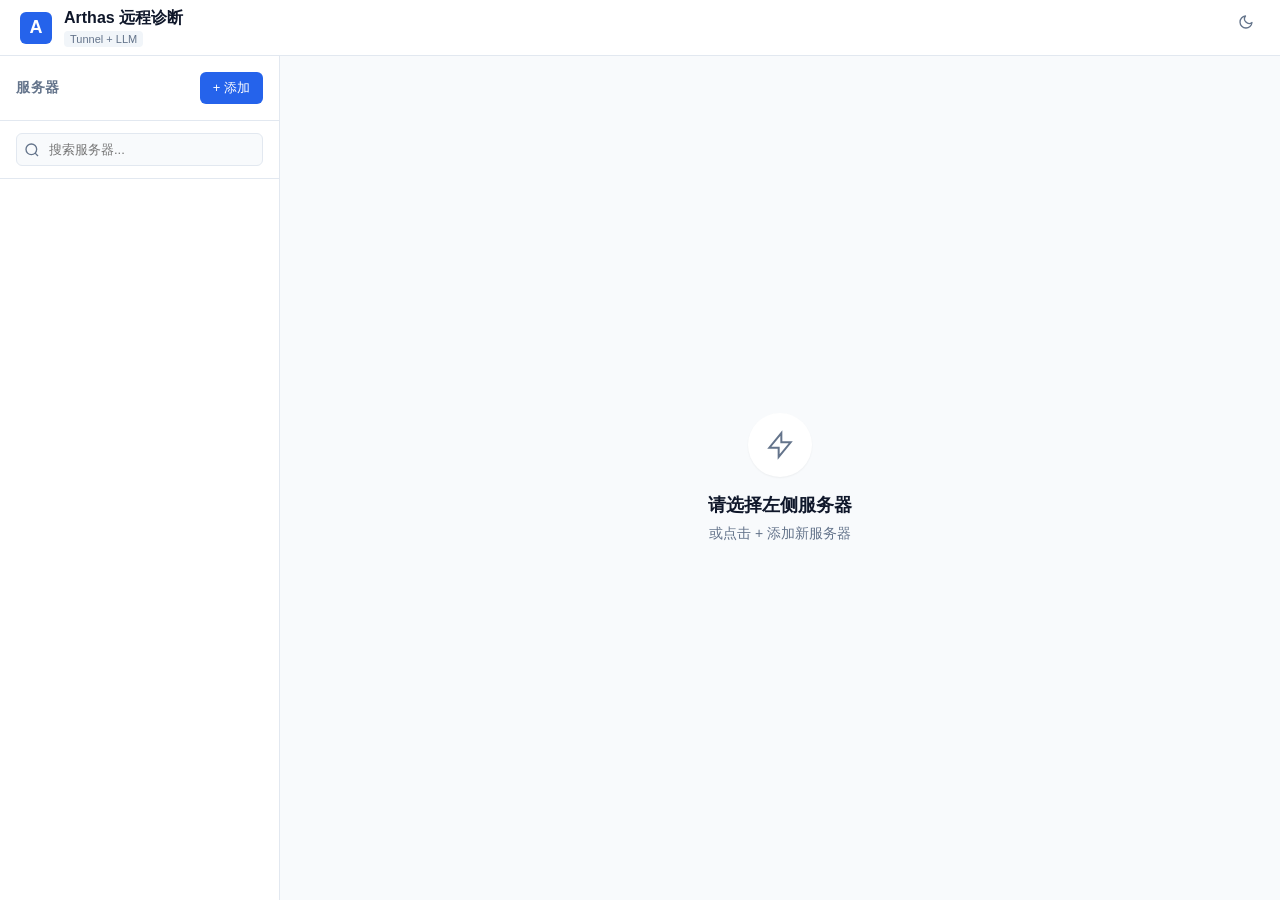
==== commit f5192a66: "ui: replace all emoji with inline SVG icons, no online deps needed" ====
--- a/src/main/resources/static/index.html
+++ b/src/main/resources/static/index.html
@@ -16,7 +16,7 @@
         </div>
     </div>
     <div class="panel-actions">
-        <button id="themeToggle" class="icon-btn" title="切换主题">🌙</button>
+        <button id="themeToggle" class="icon-btn" title="切换主题"><svg viewBox="0 0 24 24" width="16" height="16" fill="none" stroke="currentColor" stroke-width="2" stroke-linecap="round" stroke-linejoin="round" class="icon icon-moon"><path d="M21 12.79A9 9 0 1 1 11.21 3 7 7 0 0 0 21 12.79z"/></svg></button>
     </div>
 </header>
 <div class="layout">
@@ -49,11 +49,11 @@
                     </div>
                 </div>
                 <div class="tabs">
-                    <button class="tab active" data-tab="chat">💬 对话</button>
-                    <button class="tab" data-tab="info">🔗 连接</button>
+                    <button class="tab active" data-tab="chat"><svg viewBox="0 0 24 24" width="16" height="16" fill="none" stroke="currentColor" stroke-width="2" stroke-linecap="round" stroke-linejoin="round" class="icon icon-message-square"><path d="M21 15a2 2 0 0 1-2 2H7l-4 4V5a2 2 0 0 1 2-2h14a2 2 0 0 1 2 2z"/></svg> 对话</button>
+                    <button class="tab" data-tab="info"><svg viewBox="0 0 24 24" width="16" height="16" fill="none" stroke="currentColor" stroke-width="2" stroke-linecap="round" stroke-linejoin="round" class="icon icon-link"><path d="M10 13a5 5 0 0 0 7.54.54l3-3a5 5 0 0 0-7.07-7.07l-1.72 1.71"/><path d="M14 11a5 5 0 0 0-7.54-.54l-3 3a5 5 0 0 0 7.07 7.07l1.71-1.71"/></svg> 连接</button>
                 </div>
                 <div class="panel-actions">
-                    <button id="exportChatBtn" class="icon-btn" title="导出对话">📥</button>
+                    <button id="exportChatBtn" class="icon-btn" title="导出对话"><svg viewBox="0 0 24 24" width="16" height="16" fill="none" stroke="currentColor" stroke-width="2" stroke-linecap="round" stroke-linejoin="round" class="icon icon-download"><path d="M21 15v4a2 2 0 0 1-2 2H5a2 2 0 0 1-2-2v-4"/><polyline points="7 10 12 15 17 10"/><line x1="12" y1="15" x2="12" y2="3"/></svg></button>
                     <button id="editBtn" class="btn btn-secondary btn-sm">编辑</button>
                     <button id="deleteBtn" class="btn btn-danger btn-sm">删除</button>
                 </div>
@@ -71,7 +71,7 @@
                         <button class="tool-badge" data-tool="classloader">clsldr</button>
                         <button class="tool-badge" data-tool="sc -d com.demo.*">sc</button>
                         <button class="tool-badge" data-tool="sm com.demo.DemoController">sm</button>
-                        <button class="tool-badge flame-btn" id="flameGraphBtn">🔥 火焰图</button>
+                        <button class="tool-badge flame-btn" id="flameGraphBtn"><svg viewBox="0 0 24 24" width="14" height="14" fill="none" stroke="currentColor" stroke-width="2" stroke-linecap="round" stroke-linejoin="round" class="icon icon-flame"><path d="M8.5 14.5A2.5 2.5 0 0 0 11 12c0-1.38-.5-2-1-3-1.072-2.143-.224-4.054 2-6 .5 2.5 2 4.9 4 6.5 2 1.6 3 3.5 3 5.5a7 7 0 1 1-14 0c0-1.153.433-2.294 1-3a2.5 2.5 0 0 0 2.5 2.5z"/></svg> 火焰图</button>
                     </div>
                     <div class="chat-toolbar">
                         <div class="settings-group">
@@ -87,7 +87,7 @@
                                 <input id="thinkingToggle" type="checkbox"><span>思考</span>
                             </label>
                         </div>
-                        <button id="clearChatBtn" class="btn btn-ghost btn-sm">🗑 清空</button>
+                        <button id="clearChatBtn" class="btn btn-ghost btn-sm"><svg viewBox="0 0 24 24" width="14" height="14" fill="none" stroke="currentColor" stroke-width="2" stroke-linecap="round" stroke-linejoin="round" class="icon icon-trash"><polyline points="3 6 5 6 21 6"/><path d="M19 6v14a2 2 0 0 1-2 2H7a2 2 0 0 1-2-2V6m3 0V4a2 2 0 0 1 2-2h4a2 2 0 0 1 2 2v2"/></svg> 清空</button>
                     </div>
                     <div class="input-area">
                         <textarea id="chatText" placeholder="输入问题，或使用上方快捷工具一键诊断"></textarea>
@@ -107,7 +107,7 @@
                         </div>
                         <div class="code-block-wrapper">
                             <pre id="attachCmd" class="code-block"></pre>
-                            <button id="copyCmd" class="btn btn-sm copy-btn">📋 复制命令</button>
+                            <button id="copyCmd" class="btn btn-sm copy-btn"><svg viewBox="0 0 24 24" width="14" height="14" fill="none" stroke="currentColor" stroke-width="2" stroke-linecap="round" stroke-linejoin="round" class="icon icon-clipboard"><path d="M16 4h2a2 2 0 0 1 2 2v14a2 2 0 0 1-2 2H6a2 2 0 0 1-2-2V6a2 2 0 0 1 2-2h2"/><rect x="8" y="2" width="8" height="4" rx="1" ry="1"/></svg> 复制命令</button>
                         </div>
                         <div class="agent-info">
                             agentId：<code id="agentIdText" class="inline-code"></code>
@@ -123,7 +123,7 @@
     <div class="modal-content">
         <div class="modal-header">
             <h3 id="modalTitle">添加服务器</h3>
-            <button id="modalCancel" class="icon-btn">✕</button>
+            <button id="modalCancel" class="icon-btn"><svg viewBox="0 0 24 24" width="16" height="16" fill="none" stroke="currentColor" stroke-width="2" stroke-linecap="round" stroke-linejoin="round" class="icon icon-x"><line x1="18" y1="6" x2="6" y2="18"/><line x1="6" y1="6" x2="18" y2="18"/></svg></button>
         </div>
         <div class="modal-body">
             <div class="form-group">
--- a/src/main/resources/static/style.css
+++ b/src/main/resources/static/style.css
@@ -16,6 +16,11 @@
     --shadow-sm: 0 1px 2px 0 rgb(0 0 0 / 0.05);
     --shadow-md: 0 4px 6px -1px rgb(0 0 0 / 0.1), 0 2px 4px -2px rgb(0 0 0 / 0.1);
     --font-family: 'Inter', -apple-system, BlinkMacSystemFont, "Segoe UI", Roboto, "Helvetica Neue", Arial, sans-serif;
+
+    --bg-code: #1e293b;
+    --text-code: #f8fafc;
+    --bg-inline-code: rgba(15, 23, 42, 0.06);
+    --text-inline-code: #0f172a;
 }
 
 [data-theme="dark"] {
@@ -26,12 +31,19 @@
     --text-primary: #f8fafc;
     --text-secondary: #94a3b8;
     --primary-color: #3b82f6;
+
+    --bg-code: #0f172a;
+    --text-code: #e2e8f0;
+    --bg-inline-code: rgba(248, 250, 252, 0.1);
+    --text-inline-code: #f8fafc;
 }
 
 * { box-sizing: border-box; margin: 0; padding: 0; }
 body { font-family: var(--font-family); background-color: var(--bg-base); color: var(--text-primary); height: 100vh; display: flex; flex-direction: column; overflow: hidden; }
 ul { list-style: none; }
 button { font-family: inherit; cursor: pointer; border: none; background: none; }
+
+.icon { display: inline-flex; align-items: center; justify-content: center; vertical-align: middle; }
 
 /* Header */
 .app-header { display: flex; justify-content: space-between; align-items: center; padding: 0 20px; height: 56px; background-color: var(--bg-surface); border-bottom: 1px solid var(--border-color); }
@@ -101,7 +113,7 @@
 .num-input { width: 60px; }
 .setting-checkbox { display: flex; align-items: center; gap: 6px; cursor: pointer; color: var(--text-secondary); }
 
-.chat-log { flex: 1; overflow-y: auto; padding: 24px; }
+.chat-log { flex: 1; overflow-y: auto; padding: 24px; background: var(--bg-surface); }
 
 .chat-footer { background: var(--bg-surface); border-top: 1px solid var(--border-color); padding: 16px 24px; }
 .quick-tools { display: flex; gap: 8px; flex-wrap: wrap; margin-bottom: 12px; align-items: center; }
@@ -164,18 +176,56 @@
     line-height: 1.65; font-size: 14px; position: relative;
 }
 .msg.user .bubble { background: var(--primary-color); color: #fff; border-bottom-right-radius: 4px; }
-.msg.assistant .bubble { background: var(--bg-surface); color: var(--text-primary); border-bottom-left-radius: 4px; padding-right: 36px; border: 1px solid var(--border-color); }
+.msg.assistant .bubble { 
+    background: var(--bg-surface); 
+    color: var(--text-primary); 
+    border-bottom-left-radius: 4px; 
+    padding-right: 36px; 
+    border: 1px solid var(--border-color); 
+}
 .msg .bubble p { margin: 0 0 8px; }
 .msg .bubble p:last-child { margin-bottom: 0; }
-.msg .bubble code { background: rgba(0,0,0,.06); padding: 2px 5px; border-radius: 4px; font-family: monospace; font-size: 13px; }
-.msg .bubble pre { background: #1e293b; border-radius: 6px; padding: 10px 14px; overflow-x: auto; font-family: monospace; font-size: 13px; line-height: 1.5; margin: 8px 0; color: #e2e8f0; }
-.msg .bubble pre code { background: none; padding: 0; color: inherit; }
+
+/* 行内代码 <code> 适配 */
+.msg .bubble :not(pre) > code { 
+    background: var(--bg-inline-code); 
+    color: var(--text-inline-code);
+    padding: 2px 5px; 
+    border-radius: 4px; 
+    font-family: monospace; 
+    font-size: 13px; 
+}
+.msg.user .bubble :not(pre) > code { 
+    background: rgba(255,255,255,.2); 
+    color: #fff;
+}
+
+/* 多行代码块 <pre> 适配 */
+.msg .bubble pre { 
+    background: var(--bg-code); 
+    color: var(--text-code);
+    border-radius: 6px; 
+    padding: 12px 16px; 
+    overflow-x: auto; 
+    font-family: monospace; 
+    font-size: 13px; 
+    line-height: 1.5; 
+    margin: 8px 0; 
+}
+.msg .bubble pre code,
+.msg .bubble pre span,
+.msg .bubble pre li,
+.msg .bubble pre p { 
+    background: none !important; 
+    color: inherit !important; 
+    padding: 0;
+}
+
 .msg .bubble ul, .msg .bubble ol { padding-left: 20px; margin: 6px 0; }
 .msg .bubble li { margin: 3px 0; }
 .msg .bubble h2 { font-size: 15px; margin: 10px 0 4px; }
 .msg .bubble h3 { font-size: 14px; margin: 8px 0 4px; }
 .msg .bubble strong { font-weight: 600; }
-.msg.user .bubble code { background: rgba(255,255,255,.2); }
 .msg .bubble .copy-btn {
     position: absolute; top: 6px; right: 6px; width: 26px; height: 26px;
     border: none; background: rgba(0,0,0,.06); border-radius: 6px; cursor: pointer;
@@ -185,15 +235,36 @@
 .msg .bubble .copy-btn:hover { background: rgba(0,0,0,.12); }
 .msg .bubble .copy-btn.copied { background: var(--success-color); color: #fff; opacity: 1; }
 
-.msg.system .bubble, .msg.error .bubble, .msg.status .bubble, .msg.command .bubble, .msg.result .bubble {
+.msg.error .bubble { color: var(--danger-color); }
+.msg.system .bubble, .msg.status .bubble {
     background: var(--bg-hover); color: var(--text-secondary); font-size: 13px; border-radius: 8px;
 }
 .msg.command .bubble { color: #b8860b; font-family: monospace; font-weight: 600; background: #fffbeb; border: 1px solid #fde68a; }
+
+/* 快捷工具执行结果 .result */
+.msg.result {
+    max-width: 95%;
+}
 .msg.result .bubble {
-    color: var(--text-primary); font-family: monospace;
-    max-height: 400px; overflow: auto; font-size: 12px; line-height: 1.5; white-space: pre-wrap; background: #1e293b; border-radius: var(--radius-md);
-}
-.msg.error .bubble { color: var(--danger-color); }
+    background: var(--bg-code) !important; 
+    color: var(--text-code) !important;
+    font-family: monospace;
+    max-height: 400px; 
+    overflow: auto; 
+    font-size: 12px; 
+    line-height: 1.6; 
+    white-space: pre;
+    border-radius: var(--radius-md);
+    border: 1px solid rgba(0, 0, 0, 0.15);
+    padding: 14px;
+}
+.msg.result .bubble * {
+    color: var(--text-code) !important;
+}
+.msg.result .bubble iframe {
+    background: #fff;
+    border-radius: calc(var(--radius-md) - 1px);
+}
 .msg .time { font-size: 11px; color: var(--text-secondary); margin-top: 4px; padding: 0 2px; }
 .msg.user .time { text-align: right; }
 
